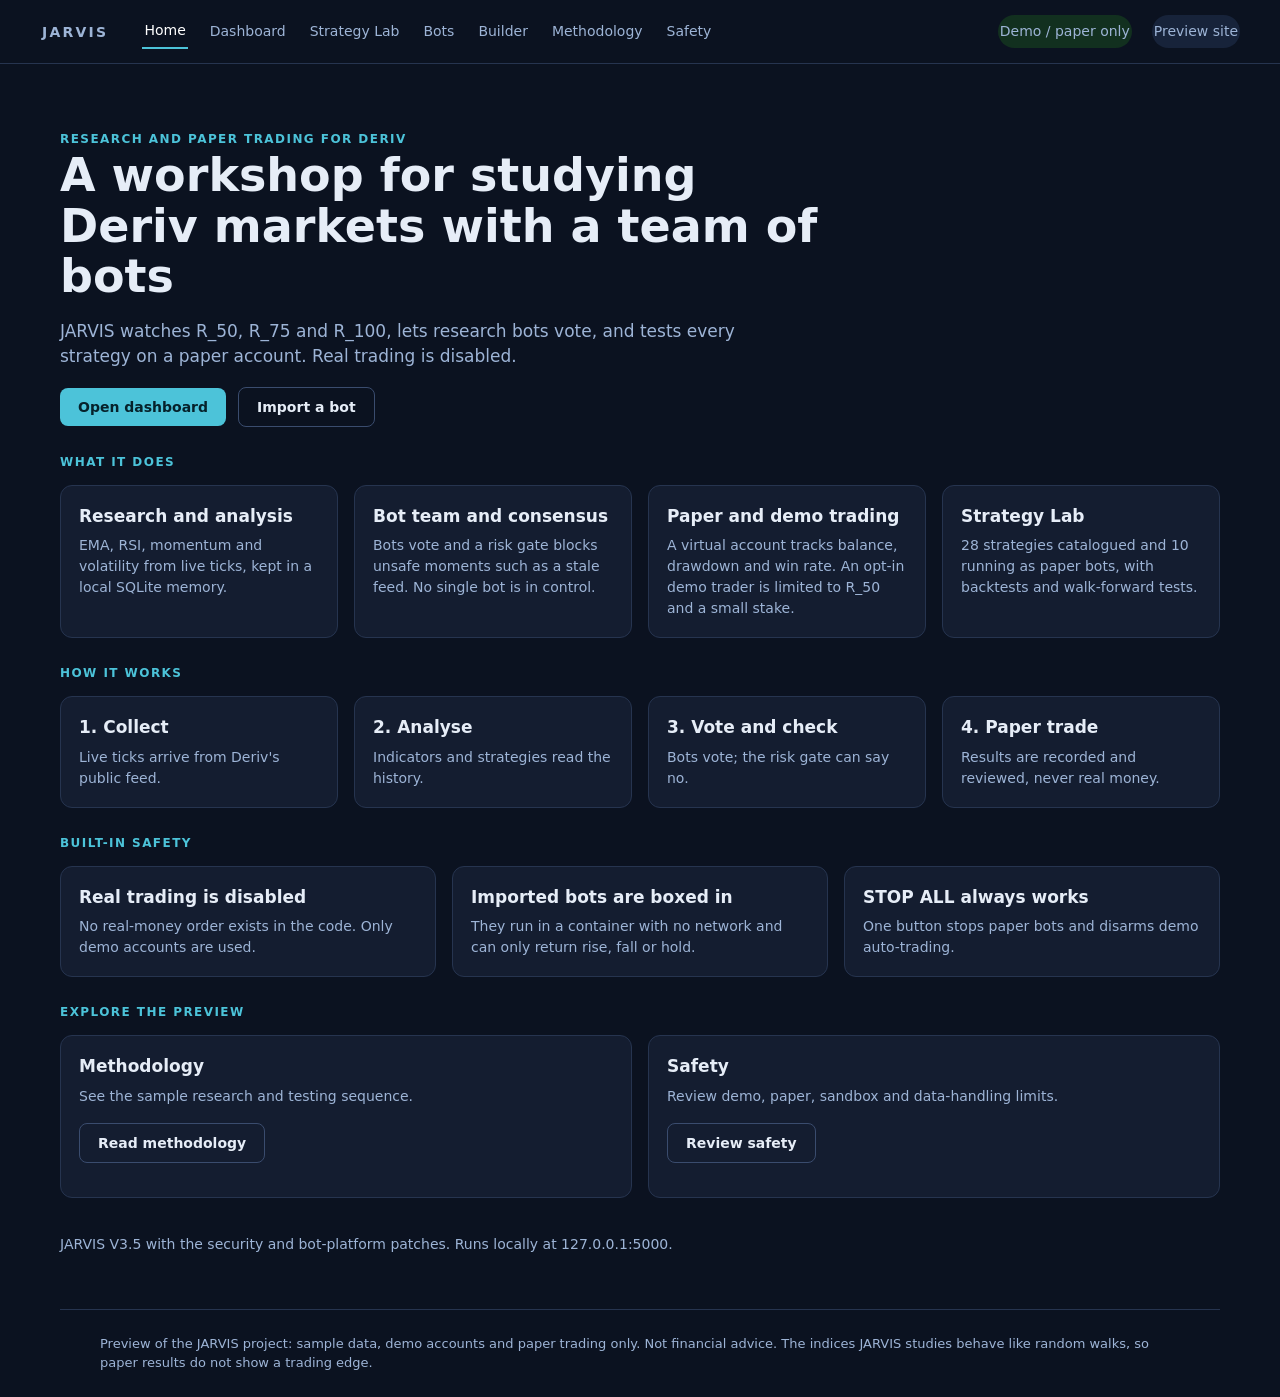
==== site/index.html @ cc897b47 "Publish JARVIS static preview Co-authored-by: Copilot App <223556219+Copilot@users.noreply.github.co" ====
<!doctype html>
<html lang="en">
<head>
<meta charset="utf-8">
<meta name="viewport" content="width=device-width, initial-scale=1">
<title>Home | JARVIS</title>
<meta name="description" content="A research and paper-trading workshop for Deriv markets">
<link rel="stylesheet" href="styles.css">
</head>
<body>
<a class="skip" href="#main">Skip to content</a>
<header class="nav"><a class="brand" href="index.html">JARVIS</a><nav class="nav" style="padding:0;border:0" aria-label="Pages"><a href="index.html" aria-current="page">Home</a><a href="dashboard.html">Dashboard</a><a href="strategy-lab.html">Strategy Lab</a><a href="bots.html">Bots</a><a href="builder.html">Builder</a><a href="methodology.html">Methodology</a><a href="safety.html">Safety</a></nav><span class="sp" style="flex:1"></span><span class="pill ok">Demo / paper only</span><span class="pill">Preview site</span></header>
<main id="main" class="w"><div class="k">Research and paper trading for Deriv</div><h1 style="font-size:46px;line-height:1.1;max-width:760px">A workshop for studying Deriv markets with a team of bots</h1><p class="m" style="font-size:17px;max-width:680px">JARVIS watches R_50, R_75 and R_100, lets research bots vote, and tests every strategy on a paper account. Real trading is disabled.</p><div class="row"><a class="btn" href="dashboard.html">Open dashboard</a><a class="btn2" href="bots.html">Import a bot</a></div><div class="k">What it does</div><div class="grid"><div class="card"><h3>Research and analysis</h3><div class="m">EMA, RSI, momentum and volatility from live ticks, kept in a local SQLite memory.</div></div><div class="card"><h3>Bot team and consensus</h3><div class="m">Bots vote and a risk gate blocks unsafe moments such as a stale feed. No single bot is in control.</div></div><div class="card"><h3>Paper and demo trading</h3><div class="m">A virtual account tracks balance, drawdown and win rate. An opt-in demo trader is limited to R_50 and a small stake.</div></div><div class="card"><h3>Strategy Lab</h3><div class="m">28 strategies catalogued and 10 running as paper bots, with backtests and walk-forward tests.</div></div></div><div class="k">How it works</div><div class="grid"><div class="card"><h3>1. Collect</h3><div class="m">Live ticks arrive from Deriv's public feed.</div></div><div class="card"><h3>2. Analyse</h3><div class="m">Indicators and strategies read the history.</div></div><div class="card"><h3>3. Vote and check</h3><div class="m">Bots vote; the risk gate can say no.</div></div><div class="card"><h3>4. Paper trade</h3><div class="m">Results are recorded and reviewed, never real money.</div></div></div><div class="k">Built-in safety</div><div class="grid"><div class="card"><h3>Real trading is disabled</h3><div class="m">No real-money order exists in the code. Only demo accounts are used.</div></div><div class="card"><h3>Imported bots are boxed in</h3><div class="m">They run in a container with no network and can only return rise, fall or hold.</div></div><div class="card"><h3>STOP ALL always works</h3><div class="m">One button stops paper bots and disarms demo auto-trading.</div></div></div><div class="k">Explore the preview</div><div class="grid"><div class="card"><h3>Methodology</h3><div class="m">See the sample research and testing sequence.</div><p><a class="btn2" href="methodology.html">Read methodology</a></p></div><div class="card"><h3>Safety</h3><div class="m">Review demo, paper, sandbox and data-handling limits.</div><p><a class="btn2" href="safety.html">Review safety</a></p></div></div><p class="m" style="margin-top:36px">JARVIS V3.5 with the security and bot-platform patches. Runs locally at 127.0.0.1:5000.</p></main>
<footer>Preview of the JARVIS project: sample data, demo accounts and paper trading only. Not financial advice. The indices JARVIS studies behave like random walks, so paper results do not show a trading edge.</footer>
</body>
</html>
---- site/styles.css ----
body{margin:0;background:#0b1220;color:#e6edf7;font-family:system-ui,system-ui,sans-serif;line-height:1.5}
h1,h2,h3{font-family:system-ui,system-ui,sans-serif;margin:0}
.nav{display:flex;flex-wrap:wrap;align-items:center;gap:6px 20px;padding:14px 40px;border-bottom:1px solid #26344f}
.brand{font:700 18px system-ui,sans-serif;letter-spacing:.16em;color:#fff;margin-right:12px}
.nav span{color:#9db4d6;font-size:14px;padding:6px 2px}.nav .on{color:#fff;border-bottom:2px solid #4cc3d9}.nav .sp{flex:1}
.pill{font-size:13px;padding:5px 10px;border-radius:999px;background:#17233a;color:#cfe0f7}.ok{background:#12301f;color:#9be3b3}
.stop{background:#d92d2d;color:#fff;border:2px solid #ff6b6b;border-radius:8px;padding:9px 14px;font:800 13px system-ui,sans-serif;letter-spacing:.06em}
.w{max-width:1160px;margin:0 auto;padding:40px}
.grid{display:grid;grid-template-columns:repeat(auto-fit,minmax(240px,1fr));gap:16px;margin-top:16px}
.card{background:#141d30;border:1px solid #26344f;border-radius:12px;padding:18px}.card h3{font-size:17px;margin-bottom:6px}
.m{color:#9db4d6;font-size:14px}.k{font:700 12px system-ui,sans-serif;letter-spacing:.12em;color:#4cc3d9;text-transform:uppercase;margin:28px 0 4px}
.btn{background:#4cc3d9;color:#06222b;border:0;border-radius:8px;padding:11px 18px;font:700 14px system-ui,sans-serif}
.btn2{background:transparent;color:#e6edf7;border:1px solid #3a4c6e;border-radius:8px;padding:11px 18px;font:600 14px system-ui,sans-serif}
table{width:100%;border-collapse:collapse;font-size:14px}th,td{text-align:left;padding:8px 6px;border-bottom:1px solid #26344f}th{color:#9db4d6;font-weight:600}
.tag{font-size:12px;font-weight:700;padding:2px 8px;border-radius:6px;background:#1d2d4a;color:#cfe0f7}.g{color:#9be3b3}.a{color:#ffd27a}.r{color:#ffb4b4}
.sample{font-size:12px;color:#ffd27a;border:1px solid #6b5316;border-radius:6px;padding:2px 8px}
pre{background:#0a1020;border-radius:8px;padding:12px;font:13px/1.5 ui-monospace,Consolas,monospace;overflow:auto;margin:0;color:#cfe0f7}
.row{display:flex;flex-wrap:wrap;gap:12px;align-items:center;margin-top:16px}.big{font:700 26px system-ui,sans-serif}
.bar{height:10px;border-radius:6px;background:#1d2d4a;overflow:hidden}.bar i{display:block;height:10px;background:#4cc3d9}
input{width:100%;box-sizing:border-box;padding:10px;border-radius:8px;border:1px solid #3a4c6e;background:#0a1020;color:#e6edf7;font:14px ui-monospace,Consolas,monospace}
.nav a{color:#9db4d6;text-decoration:none;font-size:14px;padding:6px 2px}.nav a:hover{color:#fff}.nav a[aria-current=page]{color:#fff;border-bottom:2px solid #4cc3d9}
a.btn,a.btn2{display:inline-block;text-decoration:none}button:disabled{opacity:.55;cursor:not-allowed}
footer{border-top:1px solid #26344f;padding:24px 40px;color:#9db4d6;font-size:13px;max-width:1160px;margin:0 auto;box-sizing:border-box}
a:focus-visible,button:focus-visible{outline:3px solid #fff;outline-offset:2px}
.skip{position:absolute;left:-999px}.skip:focus{left:8px;top:8px;background:#fff;color:#000;padding:8px;z-index:9}
details{border:1px solid #26344f;border-radius:8px;background:#10182a;padding:12px 16px}
details+details{margin-top:10px}
summary{cursor:pointer;font-weight:700;color:#e6edf7}
details p,details ul{color:#9db4d6}
details[open]{border-color:#4cc3d9}
.callout{border-left:4px solid #4cc3d9;background:#10182a;padding:12px 16px;margin-top:16px}
.callout.warning{border-left-color:#ffd27a}
.allowed{color:#9be3b3}.never{color:#ffb4b4}
.steps{list-style:none;padding:0;counter-reset:step}
.steps li{counter-increment:step;background:#141d30;border:1px solid #26344f;border-radius:10px;padding:14px 14px 14px 48px;margin-top:10px;position:relative}
.steps li::before{content:counter(step);position:absolute;left:14px;top:14px;width:24px;height:24px;border-radius:50%;display:grid;place-items:center;background:#4cc3d9;color:#06222b;font-weight:800}
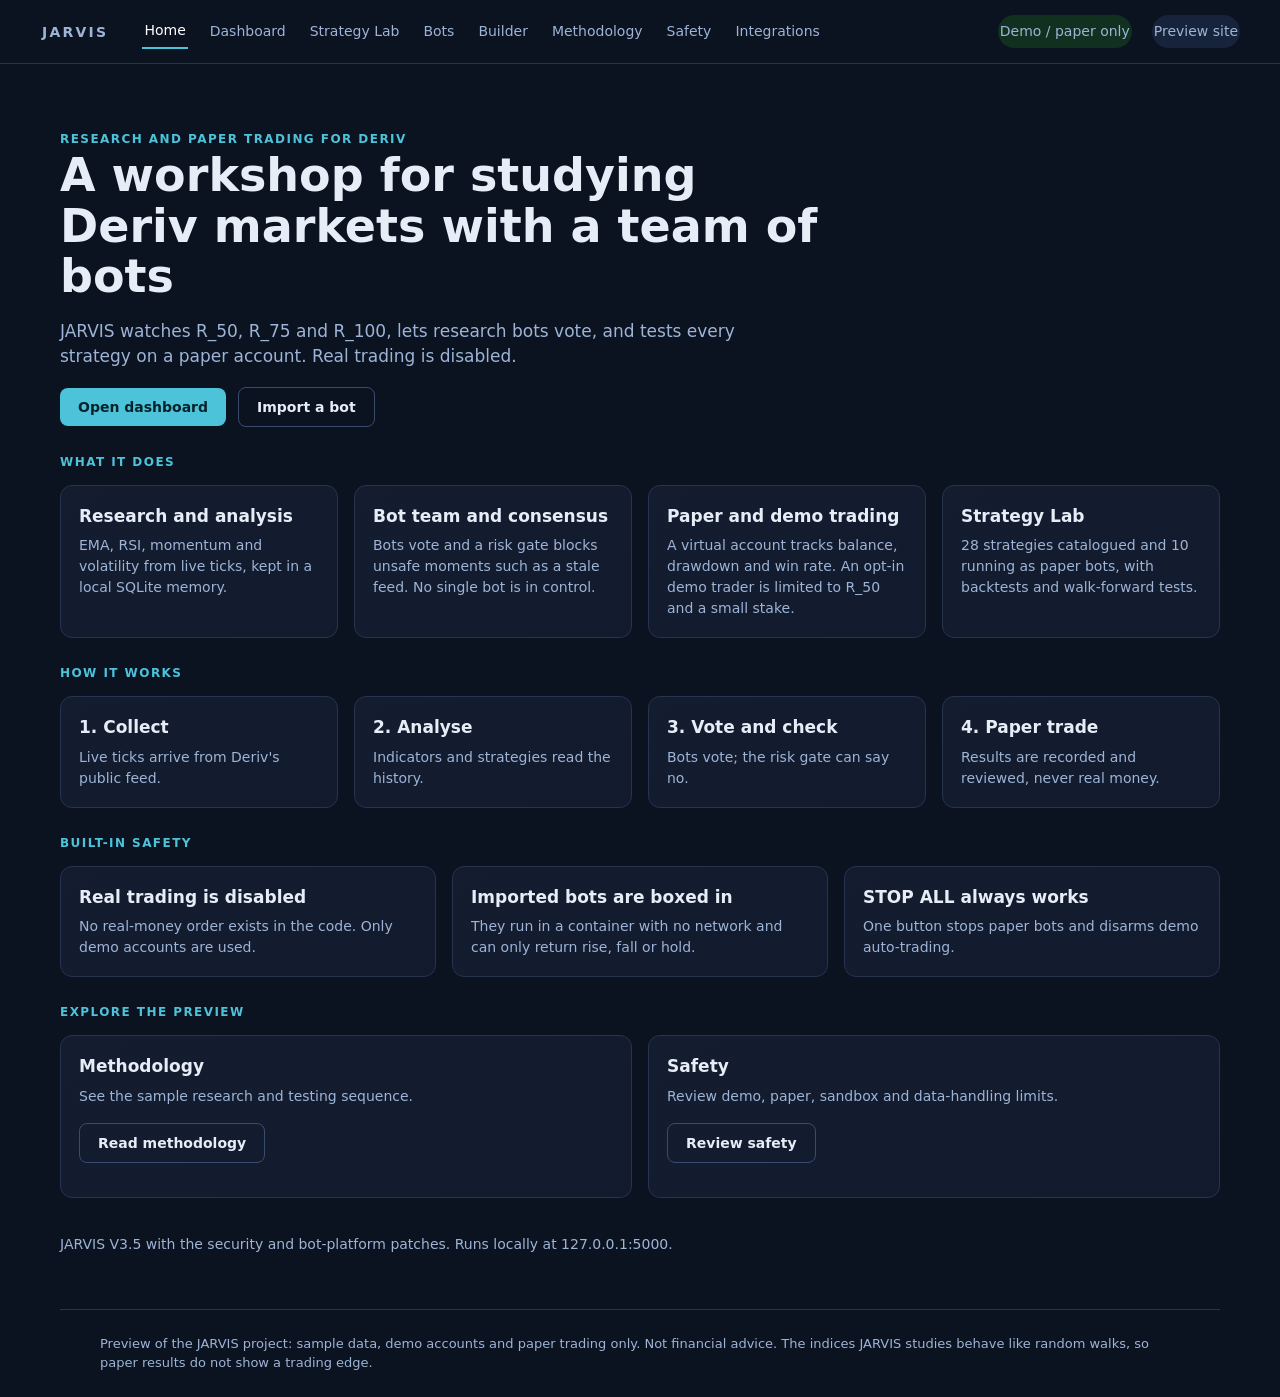
==== commit bb9c40ff: "Document the local QuantumBridge integration Co-authored-by: Copilot App <223556219+Copilot@users.no" ====
--- a/site/index.html
+++ b/site/index.html
@@ -9,7 +9,7 @@
 </head>
 <body>
 <a class="skip" href="#main">Skip to content</a>
-<header class="nav"><a class="brand" href="index.html">JARVIS</a><nav class="nav" style="padding:0;border:0" aria-label="Pages"><a href="index.html" aria-current="page">Home</a><a href="dashboard.html">Dashboard</a><a href="strategy-lab.html">Strategy Lab</a><a href="bots.html">Bots</a><a href="builder.html">Builder</a><a href="methodology.html">Methodology</a><a href="safety.html">Safety</a></nav><span class="sp" style="flex:1"></span><span class="pill ok">Demo / paper only</span><span class="pill">Preview site</span></header>
+<header class="nav"><a class="brand" href="index.html">JARVIS</a><nav class="nav" style="padding:0;border:0" aria-label="Pages"><a href="index.html" aria-current="page">Home</a><a href="dashboard.html">Dashboard</a><a href="strategy-lab.html">Strategy Lab</a><a href="bots.html">Bots</a><a href="builder.html">Builder</a><a href="methodology.html">Methodology</a><a href="safety.html">Safety</a><a href="integrations.html">Integrations</a></nav><span class="sp" style="flex:1"></span><span class="pill ok">Demo / paper only</span><span class="pill">Preview site</span></header>
 <main id="main" class="w"><div class="k">Research and paper trading for Deriv</div><h1 style="font-size:46px;line-height:1.1;max-width:760px">A workshop for studying Deriv markets with a team of bots</h1><p class="m" style="font-size:17px;max-width:680px">JARVIS watches R_50, R_75 and R_100, lets research bots vote, and tests every strategy on a paper account. Real trading is disabled.</p><div class="row"><a class="btn" href="dashboard.html">Open dashboard</a><a class="btn2" href="bots.html">Import a bot</a></div><div class="k">What it does</div><div class="grid"><div class="card"><h3>Research and analysis</h3><div class="m">EMA, RSI, momentum and volatility from live ticks, kept in a local SQLite memory.</div></div><div class="card"><h3>Bot team and consensus</h3><div class="m">Bots vote and a risk gate blocks unsafe moments such as a stale feed. No single bot is in control.</div></div><div class="card"><h3>Paper and demo trading</h3><div class="m">A virtual account tracks balance, drawdown and win rate. An opt-in demo trader is limited to R_50 and a small stake.</div></div><div class="card"><h3>Strategy Lab</h3><div class="m">28 strategies catalogued and 10 running as paper bots, with backtests and walk-forward tests.</div></div></div><div class="k">How it works</div><div class="grid"><div class="card"><h3>1. Collect</h3><div class="m">Live ticks arrive from Deriv's public feed.</div></div><div class="card"><h3>2. Analyse</h3><div class="m">Indicators and strategies read the history.</div></div><div class="card"><h3>3. Vote and check</h3><div class="m">Bots vote; the risk gate can say no.</div></div><div class="card"><h3>4. Paper trade</h3><div class="m">Results are recorded and reviewed, never real money.</div></div></div><div class="k">Built-in safety</div><div class="grid"><div class="card"><h3>Real trading is disabled</h3><div class="m">No real-money order exists in the code. Only demo accounts are used.</div></div><div class="card"><h3>Imported bots are boxed in</h3><div class="m">They run in a container with no network and can only return rise, fall or hold.</div></div><div class="card"><h3>STOP ALL always works</h3><div class="m">One button stops paper bots and disarms demo auto-trading.</div></div></div><div class="k">Explore the preview</div><div class="grid"><div class="card"><h3>Methodology</h3><div class="m">See the sample research and testing sequence.</div><p><a class="btn2" href="methodology.html">Read methodology</a></p></div><div class="card"><h3>Safety</h3><div class="m">Review demo, paper, sandbox and data-handling limits.</div><p><a class="btn2" href="safety.html">Review safety</a></p></div></div><p class="m" style="margin-top:36px">JARVIS V3.5 with the security and bot-platform patches. Runs locally at 127.0.0.1:5000.</p></main>
 <footer>Preview of the JARVIS project: sample data, demo accounts and paper trading only. Not financial advice. The indices JARVIS studies behave like random walks, so paper results do not show a trading edge.</footer>
 </body>
--- a/site/styles.css
+++ b/site/styles.css
@@ -34,3 +34,45 @@
 .steps{list-style:none;padding:0;counter-reset:step}
 .steps li{counter-increment:step;background:#141d30;border:1px solid #26344f;border-radius:10px;padding:14px 14px 14px 48px;margin-top:10px;position:relative}
 .steps li::before{content:counter(step);position:absolute;left:14px;top:14px;width:24px;height:24px;border-radius:50%;display:grid;place-items:center;background:#4cc3d9;color:#06222b;font-weight:800}
+.dashboard-strip{display:grid;grid-template-columns:repeat(auto-fit,minmax(180px,1fr));gap:10px;margin:18px 0}
+.metric{background:#10182a;border:1px solid #26344f;border-radius:10px;padding:12px 14px}
+.metric-label{display:block;color:#9db4d6;font-size:12px;text-transform:uppercase;letter-spacing:.08em;margin-bottom:4px}
+.metric strong{font-size:15px}
+.dashboard-layout{display:grid;grid-template-columns:minmax(0,2fr) minmax(260px,1fr);gap:16px;margin-top:16px}
+.card-heading{display:flex;align-items:center;justify-content:space-between;gap:12px;margin-bottom:12px}
+.card-heading h2{font-size:17px}
+.table-scroll{overflow-x:auto}
+.console{background:#0a1020;border:1px solid #26344f;border-radius:8px;padding:12px;min-height:128px;font:13px/1.6 ui-monospace,Consolas,monospace;color:#9db4d6}
+.console.log{min-height:132px}
+.msg{padding:7px 9px;margin:6px 0;border-radius:6px;color:#cfe0f7}
+.msg.bot{border-left:3px solid #4cc3d9;background:#111d31}
+.assistant .row input{min-width:0}
+.markets{grid-template-columns:repeat(3,minmax(120px,1fr));margin:0}
+.markets div{border:1px solid #26344f;border-radius:8px;padding:10px}
+.markets h3{font-size:15px}
+@media (max-width:800px){.dashboard-layout{grid-template-columns:1fr}.markets{grid-template-columns:1fr}}
+.app-shell{display:grid;grid-template-columns:170px minmax(0,1fr);align-items:start;gap:16px;margin-top:20px}
+.workspace-rail{position:sticky;top:16px;background:#10182a;border:1px solid #26344f;border-radius:12px;padding:10px;min-height:390px}
+.rail-label{display:block;color:#4cc3d9;font-size:11px;font-weight:800;text-transform:uppercase;letter-spacing:.12em;padding:8px 10px 10px}
+.rail-item{display:block;color:#9db4d6;text-decoration:none;font-size:13px;padding:9px 10px;border-radius:7px;margin:2px 0;border-left:2px solid transparent}
+.rail-item:hover,.rail-item.active{color:#fff;background:#17233a;border-left-color:#4cc3d9}
+.rail-status{display:flex;gap:9px;align-items:flex-start;border-top:1px solid #26344f;margin-top:18px;padding:14px 8px 4px;font-size:12px}
+.status-dot{width:8px;height:8px;border-radius:50%;background:#ffd27a;margin-top:5px;box-shadow:0 0 10px rgba(255,210,122,.45)}
+.operations{min-width:0}
+.operations .dashboard-layout{margin-top:16px}
+.ready-banner{display:flex;justify-content:space-between;align-items:center;gap:20px;background:linear-gradient(135deg,#141d30,#10182a);border-left:3px solid #4cc3d9}
+.ready-banner h2{font-size:21px;margin-top:4px}
+.ready-banner p{max-width:640px;margin-bottom:0}
+.ready-state{display:flex;flex-direction:column;align-items:flex-end;gap:8px;text-align:right;white-space:nowrap}
+.metric{box-shadow:0 8px 24px rgba(4,8,18,.18)}
+.metric-note{display:block;color:#9db4d6;font-size:12px;margin-top:3px}
+.telemetry,.assistant,.readiness{box-shadow:0 10px 28px rgba(4,8,18,.22)}
+.card{background:linear-gradient(145deg,#141d30,#121a2d)}
+.readiness-grid{display:grid;grid-template-columns:repeat(4,1fr);gap:10px}
+.readiness-grid>div{display:flex;align-items:center;gap:10px;border:1px solid #26344f;border-radius:8px;padding:10px;background:#10182a}
+.gate{width:28px;height:28px;border-radius:50%;display:grid;place-items:center;background:#26344f;color:#ffd27a;font-weight:800;flex:none}
+.action-bar{background:#10182a;border:1px solid #26344f;border-radius:10px;padding:10px}
+.danger-static{border-color:#79514f!important;color:#ffb4b4!important}
+.dashboard-strip .bar{margin-top:8px;height:6px}
+@media (max-width:1000px){.readiness-grid{grid-template-columns:repeat(2,1fr)}}
+@media (max-width:800px){.app-shell{grid-template-columns:1fr}.workspace-rail{position:static;min-height:0}.rail-status{display:none}.workspace-rail{display:flex;flex-wrap:wrap}.rail-label{width:100%}.rail-item{margin:2px}.ready-banner{align-items:flex-start}.readiness-grid{grid-template-columns:1fr}}
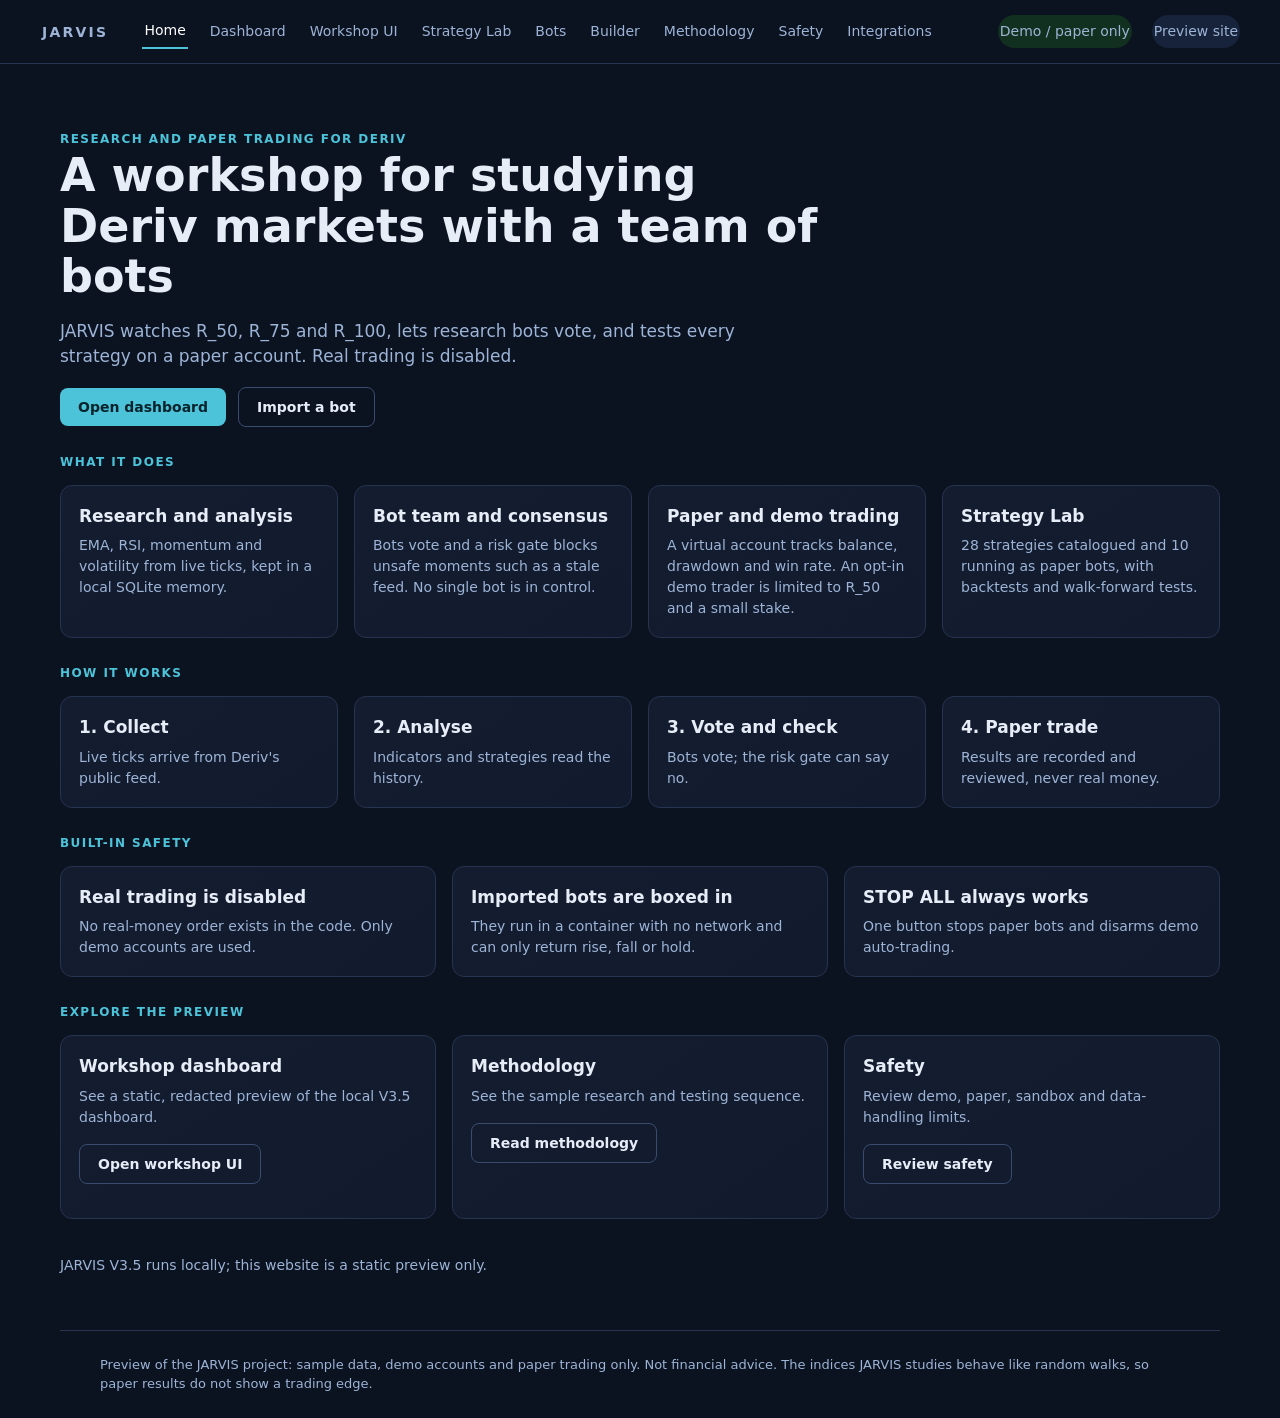
==== commit e1429bf7: "Add static workshop dashboard preview Co-authored-by: Copilot App <223556219+Copilot@users.noreply.g" ====
--- a/site/index.html
+++ b/site/index.html
@@ -9,8 +9,8 @@
 </head>
 <body>
 <a class="skip" href="#main">Skip to content</a>
-<header class="nav"><a class="brand" href="index.html">JARVIS</a><nav class="nav" style="padding:0;border:0" aria-label="Pages"><a href="index.html" aria-current="page">Home</a><a href="dashboard.html">Dashboard</a><a href="strategy-lab.html">Strategy Lab</a><a href="bots.html">Bots</a><a href="builder.html">Builder</a><a href="methodology.html">Methodology</a><a href="safety.html">Safety</a><a href="integrations.html">Integrations</a></nav><span class="sp" style="flex:1"></span><span class="pill ok">Demo / paper only</span><span class="pill">Preview site</span></header>
-<main id="main" class="w"><div class="k">Research and paper trading for Deriv</div><h1 style="font-size:46px;line-height:1.1;max-width:760px">A workshop for studying Deriv markets with a team of bots</h1><p class="m" style="font-size:17px;max-width:680px">JARVIS watches R_50, R_75 and R_100, lets research bots vote, and tests every strategy on a paper account. Real trading is disabled.</p><div class="row"><a class="btn" href="dashboard.html">Open dashboard</a><a class="btn2" href="bots.html">Import a bot</a></div><div class="k">What it does</div><div class="grid"><div class="card"><h3>Research and analysis</h3><div class="m">EMA, RSI, momentum and volatility from live ticks, kept in a local SQLite memory.</div></div><div class="card"><h3>Bot team and consensus</h3><div class="m">Bots vote and a risk gate blocks unsafe moments such as a stale feed. No single bot is in control.</div></div><div class="card"><h3>Paper and demo trading</h3><div class="m">A virtual account tracks balance, drawdown and win rate. An opt-in demo trader is limited to R_50 and a small stake.</div></div><div class="card"><h3>Strategy Lab</h3><div class="m">28 strategies catalogued and 10 running as paper bots, with backtests and walk-forward tests.</div></div></div><div class="k">How it works</div><div class="grid"><div class="card"><h3>1. Collect</h3><div class="m">Live ticks arrive from Deriv's public feed.</div></div><div class="card"><h3>2. Analyse</h3><div class="m">Indicators and strategies read the history.</div></div><div class="card"><h3>3. Vote and check</h3><div class="m">Bots vote; the risk gate can say no.</div></div><div class="card"><h3>4. Paper trade</h3><div class="m">Results are recorded and reviewed, never real money.</div></div></div><div class="k">Built-in safety</div><div class="grid"><div class="card"><h3>Real trading is disabled</h3><div class="m">No real-money order exists in the code. Only demo accounts are used.</div></div><div class="card"><h3>Imported bots are boxed in</h3><div class="m">They run in a container with no network and can only return rise, fall or hold.</div></div><div class="card"><h3>STOP ALL always works</h3><div class="m">One button stops paper bots and disarms demo auto-trading.</div></div></div><div class="k">Explore the preview</div><div class="grid"><div class="card"><h3>Methodology</h3><div class="m">See the sample research and testing sequence.</div><p><a class="btn2" href="methodology.html">Read methodology</a></p></div><div class="card"><h3>Safety</h3><div class="m">Review demo, paper, sandbox and data-handling limits.</div><p><a class="btn2" href="safety.html">Review safety</a></p></div></div><p class="m" style="margin-top:36px">JARVIS V3.5 with the security and bot-platform patches. Runs locally at 127.0.0.1:5000.</p></main>
+<header class="nav"><a class="brand" href="index.html">JARVIS</a><nav class="nav" style="padding:0;border:0" aria-label="Pages"><a href="index.html" aria-current="page">Home</a><a href="dashboard.html">Dashboard</a><a href="workshop.html">Workshop UI</a><a href="strategy-lab.html">Strategy Lab</a><a href="bots.html">Bots</a><a href="builder.html">Builder</a><a href="methodology.html">Methodology</a><a href="safety.html">Safety</a><a href="integrations.html">Integrations</a></nav><span class="sp" style="flex:1"></span><span class="pill ok">Demo / paper only</span><span class="pill">Preview site</span></header>
+<main id="main" class="w"><div class="k">Research and paper trading for Deriv</div><h1 style="font-size:46px;line-height:1.1;max-width:760px">A workshop for studying Deriv markets with a team of bots</h1><p class="m" style="font-size:17px;max-width:680px">JARVIS watches R_50, R_75 and R_100, lets research bots vote, and tests every strategy on a paper account. Real trading is disabled.</p><div class="row"><a class="btn" href="dashboard.html">Open dashboard</a><a class="btn2" href="bots.html">Import a bot</a></div><div class="k">What it does</div><div class="grid"><div class="card"><h3>Research and analysis</h3><div class="m">EMA, RSI, momentum and volatility from live ticks, kept in a local SQLite memory.</div></div><div class="card"><h3>Bot team and consensus</h3><div class="m">Bots vote and a risk gate blocks unsafe moments such as a stale feed. No single bot is in control.</div></div><div class="card"><h3>Paper and demo trading</h3><div class="m">A virtual account tracks balance, drawdown and win rate. An opt-in demo trader is limited to R_50 and a small stake.</div></div><div class="card"><h3>Strategy Lab</h3><div class="m">28 strategies catalogued and 10 running as paper bots, with backtests and walk-forward tests.</div></div></div><div class="k">How it works</div><div class="grid"><div class="card"><h3>1. Collect</h3><div class="m">Live ticks arrive from Deriv's public feed.</div></div><div class="card"><h3>2. Analyse</h3><div class="m">Indicators and strategies read the history.</div></div><div class="card"><h3>3. Vote and check</h3><div class="m">Bots vote; the risk gate can say no.</div></div><div class="card"><h3>4. Paper trade</h3><div class="m">Results are recorded and reviewed, never real money.</div></div></div><div class="k">Built-in safety</div><div class="grid"><div class="card"><h3>Real trading is disabled</h3><div class="m">No real-money order exists in the code. Only demo accounts are used.</div></div><div class="card"><h3>Imported bots are boxed in</h3><div class="m">They run in a container with no network and can only return rise, fall or hold.</div></div><div class="card"><h3>STOP ALL always works</h3><div class="m">One button stops paper bots and disarms demo auto-trading.</div></div></div><div class="k">Explore the preview</div><div class="grid"><div class="card"><h3>Workshop dashboard</h3><div class="m">See a static, redacted preview of the local V3.5 dashboard.</div><p><a class="btn2" href="workshop.html">Open workshop UI</a></p></div><div class="card"><h3>Methodology</h3><div class="m">See the sample research and testing sequence.</div><p><a class="btn2" href="methodology.html">Read methodology</a></p></div><div class="card"><h3>Safety</h3><div class="m">Review demo, paper, sandbox and data-handling limits.</div><p><a class="btn2" href="safety.html">Review safety</a></p></div></div><p class="m" style="margin-top:36px">JARVIS V3.5 runs locally; this website is a static preview only.</p></main>
 <footer>Preview of the JARVIS project: sample data, demo accounts and paper trading only. Not financial advice. The indices JARVIS studies behave like random walks, so paper results do not show a trading edge.</footer>
 </body>
 </html>
--- a/site/styles.css
+++ b/site/styles.css
@@ -76,3 +76,20 @@
 .dashboard-strip .bar{margin-top:8px;height:6px}
 @media (max-width:1000px){.readiness-grid{grid-template-columns:repeat(2,1fr)}}
 @media (max-width:800px){.app-shell{grid-template-columns:1fr}.workspace-rail{position:static;min-height:0}.rail-status{display:none}.workspace-rail{display:flex;flex-wrap:wrap}.rail-label{width:100%}.rail-item{margin:2px}.ready-banner{align-items:flex-start}.readiness-grid{grid-template-columns:1fr}}
+.workshop{max-width:1260px}
+.workshop-hero{background:linear-gradient(145deg,#111b2b,#0d1421);border:1px solid #31425a;border-radius:18px;padding:24px}
+.workshop-hero h1{font-size:clamp(25px,4vw,36px);line-height:1.2}
+.workshop-hero>.m{font-size:17px;margin:6px 0 0}
+.workshop-hero .dashboard-strip{margin-bottom:0}
+.workshop-hero .callout{margin-top:18px}
+.workshop-actions{margin:16px 0}
+.workshop-tabs{display:flex;gap:8px;overflow-x:auto;background:#101a28;border:1px solid #2b3c52;border-radius:14px;padding:10px}
+.workshop-tabs a{white-space:nowrap;text-decoration:none;color:#cfe0f7;background:#141f2f;border:1px solid #30445c;border-radius:999px;padding:8px 14px;font-size:13px}
+.workshop-tabs a:hover{color:#fff;border-color:#4cc3d9}
+.workshop-status{justify-content:space-between;margin:18px 0}
+.workshop-section{margin-top:24px;scroll-margin-top:16px}
+.workshop-section>.card-heading h2{font-size:22px}
+.workshop .markets{grid-template-columns:repeat(auto-fit,minmax(210px,1fr))}
+.market-value{font-size:28px;font-weight:800;letter-spacing:.02em;margin:8px 0}
+.workshop-section .row{margin-bottom:14px}
+@media (max-width:600px){.workshop-hero{padding:18px}.workshop-hero .row{align-items:flex-start;flex-direction:column}.workshop-status{align-items:flex-start;flex-direction:column}}
